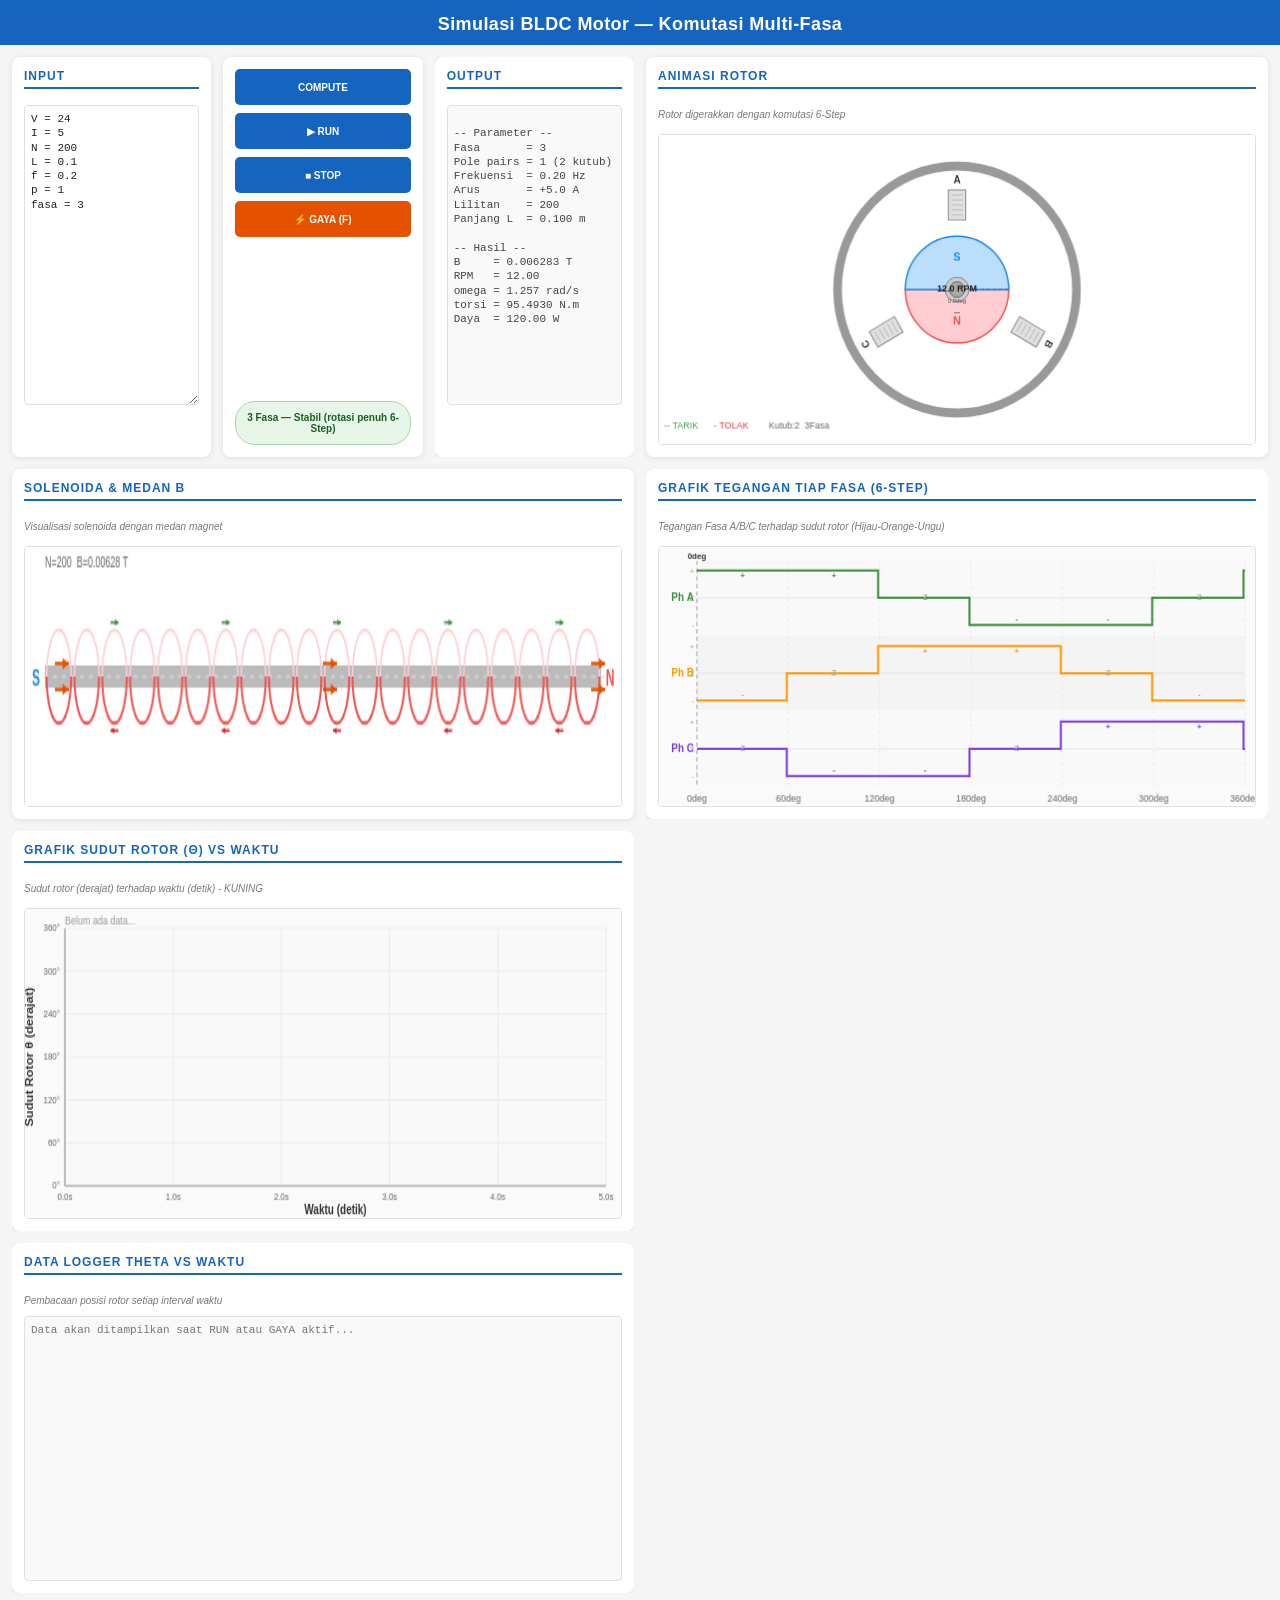
==== docs/finalproject.html @ 67704bff "Add files via upload" ====
<!DOCTYPE html>
<html lang="id">

<head>
    <meta charset="UTF-8">
    <meta name="viewport" content="width=device-width, initial-scale=1.0">
    <meta name="description" content="Simulasi Motor BLDC dengan Komutasi Multi-Fasa">
    <meta name="theme-color" content="#1565c0">
    <meta name="apple-mobile-web-app-capable" content="yes">
    <meta name="apple-mobile-web-app-status-bar-style" content="black-translucent">
    <meta name="apple-mobile-web-app-title" content="BLDC Motor">
    
    <!-- PWA Manifest -->
    <link rel="manifest" href="manifestfinalproject.json">
    <link rel="icon" type="image/png" sizes="192x192" href="icon-192.png">
    <link rel="icon" type="image/png" sizes="512x512" href="icon-512.png">
    <link rel="apple-touch-icon" href="icon-180.png">
    
    <title>Simulasi BLDC Motor — Akhmad Rosyidan</title>
    <link rel="stylesheet" href="stylefinalproject.css">
</head>

<body>
    <h1 style="text-align:center; font-size:18px;">
        Simulasi BLDC Motor — Komutasi Multi-Fasa
    </h1>

    <!-- Container utama dengan 3 kolom besar -->
    <div id="container" class="main-container">
        
        <!-- KOLOM 1: 1 Container (2 ROWS: ROW 1 = INPUT|BUTTON|OUTPUT horizontal, ROW 2 = CANVAS 1) -->
        <div id="col-1-main-container" class="main-col">
            <!-- ROW 1: INPUT | BUTTON | OUTPUT (Horizontal) -->
            <div class="row-1-horizontal">
                <div id="input-section"></div>
                <div id="button-section"></div>
                <div id="output-section"></div>
            </div>
            <!-- ROW 2: CANVAS 1 (Penuh lebar) -->
            <div id="canvas-1-section"></div>
        </div>

        <!-- KOLOM 2: 1 Container (CANVAS 2 + GRAFIK TEGANGAN) -->
        <div id="col-2-main-container" class="main-col">
            <div id="canvas-2-section"></div>
            <div id="grafik-tegangan-section"></div>
        </div>

        <!-- KOLOM 3: 1 Container (GRAFIK THETA + DATA LOGGER) -->
        <div id="col-3-main-container" class="main-col">
            <div id="grafik-theta-section"></div>
            <div id="data-logger-section"></div>
        </div>

    </div>

    <!-- Status PWA -->
    <div id="install-prompt" style="display: none; position: fixed; bottom: 20px; right: 20px; background: #1565c0; color: white; padding: 15px; border-radius: 8px; z-index: 1000; box-shadow: 0 4px 8px rgba(0,0,0,0.2);">
        <p style="margin: 0 0 10px 0; font-size: 14px;">Install aplikasi ke perangkat?</p>
        <div style="display: flex; gap: 10px;">
            <button id="install-btn" style="flex: 1; padding: 8px 12px; background: #fff; color: #1565c0; border: none; border-radius: 4px; cursor: pointer; font-weight: 600;">Install</button>
            <button id="cancel-install" style="flex: 1; padding: 8px 12px; background: rgba(255,255,255,0.3); color: white; border: none; border-radius: 4px; cursor: pointer;">Nanti</button>
        </div>
    </div>

    <script src="bldc-helperfinalproject.js"></script>
    <script src="script_finalproject.js"></script>

    <script>
        // SERVICE WORKER REGISTRATION
        if ('serviceWorker' in navigator) {
            window.addEventListener('load', () => {
                navigator.serviceWorker.register('service-worker.js')
                    .then(reg => console.log('Service Worker registered:', reg))
                    .catch(err => console.log('Service Worker registration failed:', err));
            });
        }

        // PWA INSTALL PROMPT
        let deferredPrompt;
        window.addEventListener('beforeinstallprompt', (e) => {
            e.preventDefault();
            deferredPrompt = e;
            document.getElementById('install-prompt').style.display = 'block';
        });

        document.getElementById('install-btn').addEventListener('click', async () => {
            if (deferredPrompt) {
                deferredPrompt.prompt();
                const { outcome } = await deferredPrompt.userChoice;
                console.log(`User response to the install prompt: ${outcome}`);
                deferredPrompt = null;
                document.getElementById('install-prompt').style.display = 'none';
            }
        });

        document.getElementById('cancel-install').addEventListener('click', () => {
            document.getElementById('install-prompt').style.display = 'none';
        });

        window.addEventListener('appinstalled', () => {
            console.log('BLDC Motor app was installed.');
        });

        // INPUT BOX (KOLOM 1)
        const inputBox = document.createElement("div");
        inputBox.className = "panel-box";
        inputBox.id = "input-box";

        const inputTitle = document.createElement("h3");
        inputTitle.textContent = "INPUT";
        inputBox.appendChild(inputTitle);

        const inTxa = createTextarea("text-input");
        inTxa.value =
            "V = 24\n" +
            "I = 5\n" +
            "N = 200\n" +
            "L = 0.1\n" +
            "f = 0.2\n" +
            "p = 1\n" +
            "fasa = 3";
        inputBox.appendChild(inTxa);
        
        document.getElementById("input-section").appendChild(inputBox);

        // BUTTON + BADGE (KOLOM 1)
        const buttonBox = document.createElement("div");
        buttonBox.className = "panel-box";
        buttonBox.id = "button-badge-box";

        const btnHitung = createButton("btn-hitung", "COMPUTE");
        const btnJalan = createButton("btn-jalan", "▶ RUN");
        const btnStop = createButton("btn-stop", "■ STOP");
        const btnGaya = createButton("btn-gaya", "⚡ GAYA (F)");
        btnGaya.title = "Gaya Eksternal: memberi simpangan rotor";

        const buttonContainer = document.createElement("div");
        buttonContainer.id = "button-container";
        buttonContainer.append(btnHitung, btnJalan, btnStop, btnGaya);
        buttonBox.appendChild(buttonContainer);

        const sbadge = document.createElement("div");
        sbadge.id = "sbadge";
        sbadge.className = "sbadge s2";
        sbadge.textContent = "Stabil";
        buttonBox.appendChild(sbadge);
        
        document.getElementById("button-section").appendChild(buttonBox);

        // OUTPUT BOX (KOLOM 1)
        const outputBox = document.createElement("div");
        outputBox.className = "panel-box";
        outputBox.id = "output-box";

        const outputTitle = document.createElement("h3");
        outputTitle.textContent = "OUTPUT";
        outputBox.appendChild(outputTitle);

        const outTxa = createTextarea("text-output");
        outTxa.readOnly = true;
        outTxa.placeholder = "Tekan HITUNG untuk melihat hasil...";
        outputBox.appendChild(outTxa);
        
        document.getElementById("output-section").appendChild(outputBox);

        // CANVAS 1 (KOLOM 1) — TUNGGAL SAJA
        const canvas1Box = document.createElement("div");
        canvas1Box.className = "panel-box";
        canvas1Box.id = "canvas-1-box";

        const animTitle = createHeading2("SOLENOIDA & MEDAN B");
        const ketC1 = document.createElement("div");
        ketC1.className = "ket";
        ketC1.textContent = "Visualisasi solenoida dengan medan magnet";

        canvas1Box.appendChild(animTitle);
        canvas1Box.appendChild(ketC1);
        canvas1Box.appendChild(createCanvas("c1", 340, 140));

        document.getElementById("canvas-1-section").appendChild(canvas1Box);

        // CANVAS 2 (KOLOM 2)
        const canvas2Box = document.createElement("div");
        canvas2Box.className = "panel-box";
        canvas2Box.id = "canvas-2-box";

        const canvas2Title = createHeading2("ANIMASI ROTOR");
        const ketC2 = document.createElement("div");
        ketC2.className = "ket";
        ketC2.textContent = "Rotor digerakkan dengan komutasi 6-Step";

        canvas2Box.appendChild(canvas2Title);
        canvas2Box.appendChild(ketC2);
        canvas2Box.appendChild(createCanvas("c2", 340, 300));

        document.getElementById("canvas-2-section").appendChild(canvas2Box);

        // GRAFIK TEGANGAN (KOLOM 2)
        const grafTegBox = document.createElement("div");
        grafTegBox.className = "panel-box";
        grafTegBox.id = "grafik-tegangan-box";

        const graphTitle = createHeading2("GRAFIK TEGANGAN TIAP FASA (6-STEP)");
        const ketGraph = document.createElement("div");
        ketGraph.className = "ket";
        ketGraph.textContent = "Tegangan Fasa A/B/C terhadap sudut rotor (Hijau-Orange-Ungu)";

        grafTegBox.appendChild(graphTitle);
        grafTegBox.appendChild(ketGraph);
        grafTegBox.appendChild(createCanvas("graph", 340, 240));

        document.getElementById("grafik-tegangan-section").appendChild(grafTegBox);

        // GRAFIK THETA (KOLOM 3)
        const grafThetaBox = document.createElement("div");
        grafThetaBox.className = "panel-box";
        grafThetaBox.id = "grafik-theta-box";

        const graphThetaTitle = createHeading2("GRAFIK SUDUT ROTOR (θ) vs WAKTU");
        const ketGraphTheta = document.createElement("div");
        ketGraphTheta.className = "ket";
        ketGraphTheta.textContent = "Sudut rotor (derajat) terhadap waktu (detik) - KUNING";

        grafThetaBox.appendChild(graphThetaTitle);
        grafThetaBox.appendChild(ketGraphTheta);
        grafThetaBox.appendChild(createCanvas("graph-theta", 340, 240));

        document.getElementById("grafik-theta-section").appendChild(grafThetaBox);


        // DATA LOGGER (KOLOM 3)
        const dataLogBox = document.createElement("div");
        dataLogBox.className = "panel-box";
        dataLogBox.id = "data-logger-box";

        const dataLoggerTitle = createHeading2("DATA LOGGER THETA vs WAKTU");
        const ketDataLogger = document.createElement("div");
        ketDataLogger.className = "ket";
        ketDataLogger.textContent = "Pembacaan posisi rotor setiap interval waktu";
        const txyDataLogger = createTextarea("data-logger");
        txyDataLogger.readOnly = true;
        txyDataLogger.placeholder = "Data akan ditampilkan saat RUN atau GAYA aktif...";

        dataLogBox.appendChild(dataLoggerTitle);
        dataLogBox.appendChild(ketDataLogger);
        dataLogBox.appendChild(txyDataLogger);

        document.getElementById("data-logger-section").appendChild(dataLogBox);

        // BIND OUTPUT CONSOLE
        consolex.setOutput(outTxa);
        consolex.setEOL("\n");

        // EVENT LISTENER TOMBOL
        btnHitung.addEventListener("click", () => hitung());
        btnJalan.addEventListener("click", () => jalankan());
        btnStop.addEventListener("click", () => hentikan());

        btnGaya.addEventListener("click", () => {
            tekanGaya();
            if (F.aktif) {
                btnGaya.classList.add('aktif');
                btnGaya.textContent = '⚡ GAYA AKTIF';
            } else {
                btnGaya.classList.remove('aktif');
                btnGaya.textContent = '⚡ GAYA (F)';
            }
        });

        const _origHentikanGaya = hentikanGaya;
        window.hentikanGaya = function () {
            _origHentikanGaya();
            btnGaya.classList.remove('aktif');
            btnGaya.textContent = '⚡ GAYA (F)';
        };

        // INISIALISASI AWAL
        hitung();
    </script>

</body>

</html>
---- docs/stylefinalproject.css ----
/* ═══════════════════════════════════════════════════════════════════
   RESET & BASE
═══════════════════════════════════════════════════════════════════ */
*, *::before, *::after { box-sizing: border-box; margin: 0; padding: 0; }

:root {
    --box-bg:      #ffffff;
    --border:      #e0e0e0;
    --text:        #222222;
    --accent:      #1565c0;
}

body {
    font-family: 'Segoe UI', Tahoma, Geneva, Verdana, sans-serif;
    font-size:   13px;
    background:  #f5f5f5;
    color:       var(--text);
    min-height:  100vh;
}

h1 {
    background:  var(--accent);
    color:       #ffffff;
    padding:     14px 12px 10px;
    font-size:   18px;
    font-weight: 700;
    letter-spacing: 0.4px;
}

h2 {
    font-size: 12px !important;
    font-weight: 700;
    text-transform: uppercase;
    letter-spacing: 1px;
    color: var(--accent);
    margin: 0 0 8px 0 !important;
    padding-bottom: 4px;
    border-bottom: 2px solid var(--accent);
}

h3 {
    font-size: 12px;
    font-weight: 700;
    text-transform: uppercase;
    letter-spacing: 1px;
    color: var(--accent);
    margin-bottom: 8px;
    padding-bottom: 4px;
    border-bottom: 2px solid var(--accent);
}

/* ═══════════════════════════════════════════════════════════════════
   ╔═══════════════════════════════════════════════════════════════════╗
   ║             MAIN CONTAINER — HEIGHT & WIDTH                       ║
   ║                                                                   ║
   ║  - 3 KOLOM BESAR (1fr 1fr 1fr = sama rata)                      ║
   ║  - HEIGHT: 100vh - 80px (full screen - header)                  ║
   ║  - PADDING: 14px (spacing)                                       ║
   ║  - GAP: 14px (jarak antar kolom)                                ║
   ╚═══════════════════════════════════════════════════════════════════╝
═══════════════════════════════════════════════════════════════════ */
#container.main-container {
    display: grid;
    grid-template-columns: 1fr 1fr 1fr;  /* ← 3 KOLOM SAMA LEBAR */
    gap: 14px;                           /* ← JARAK ANTAR KOLOM */
    padding: 14px;                       /* ← PADDING CONTAINER */
    min-height: calc(100vh - 80px);     /* ← TINGGI (full screen - header 80px) */
    align-items: stretch;                /* ← SEMUA KOLOM STRETCH (tinggi sama) */
}

/* ═══════════════════════════════════════════════════════════════════
   ╔═══════════════════════════════════════════════════════════════════╗
   ║         MAIN KOLOM — HEIGHT & WIDTH (3 CONTAINER UTAMA)           ║
   ║                                                                   ║
   ║  .main-col:                                                       ║
   ║    - DISPLAY: flex (vertical)                                    ║
   ║    - HEIGHT: 100% (ikuti parent - full height)                  ║
   ║    - FLEX: 1 (stretch)                                           ║
   ║    - GAP: 12px (jarak antar section)                            ║
   ╚═══════════════════════════════════════════════════════════════════╝
═══════════════════════════════════════════════════════════════════ */
.main-col {
    display: flex;
    flex-direction: column;
    height: 100%;                        /* ← TINGGI 100% (FULL) */
    gap: 12px;                           /* ← JARAK ANTAR SECTION */
    background: transparent;
}

/* ═══════════════════════════════════════════════════════════════════
   ╔═══════════════════════════════════════════════════════════════════╗
   ║      KOLOM 1 (#col-1-main-container) — HEIGHT & WIDTH            ║
   ║                                                                   ║
   ║  2 ROWS:                                                          ║
   ║  - ROW 1 (Horizontal): INPUT | BUTTON | OUTPUT (1fr 1fr 1fr)    ║
   ║  - ROW 2: CANVAS 1 (penuh lebar, grow)                          ║
   ║                                                                   ║
   ║  Hasil: Horizontal layout atas, Canvas penuh bawah               ║
   ╚═══════════════════════════════════════════════════════════════════╝
═══════════════════════════════════════════════════════════════════ */
#col-1-main-container {
    display: flex;                       /* ← FLEX COLUMN */
    flex-direction: column;
    gap: 12px;
    height: 100%;                        /* ← TINGGI 100% */
}

/* ROW 1: HORIZONTAL LAYOUT (INPUT | BUTTON | OUTPUT) */
.row-1-horizontal {
    display: grid;
    grid-template-columns: 1fr 1fr 1fr;  /* ← 3 KOLOM HORIZONTAL SAMA LEBAR */
    gap: 12px;
    height: auto;                        /* ← AUTO HEIGHT */
}

#input-section {
    width: 100%;                         /* ← WIDTH 100% */
    height: 400px;                        /* ← AUTO HEIGHT */
}

#button-section {
    width: 100%;                         /* ← WIDTH 100% */
    height: auto;                        /* ← AUTO HEIGHT */
}

#output-section {
    width: 100%;                         /* ← WIDTH 100% */
    height: 400px;                        /* ← AUTO HEIGHT */
    overflow: hidden;
}

#canvas-1-section {
    flex: 0 0 350px;      /* ← Ganti 280 ke 250 untuk lebih kecil */
    height: 250px;
}

/* ═══════════════════════════════════════════════════════════════════
   ╔═══════════════════════════════════════════════════════════════════╗
   ║      KOLOM 2 (#col-2-main-container) — HEIGHT & WIDTH            ║
   ║                                                                   ║
   ║  2 SECTIONS (CANVAS 2, GRAFIK TEGANGAN):                         ║
   ║    - #canvas-2-section:       flex: 1 (grow 50%)                ║
   ║    - #grafik-tegangan-section: flex: 1 (grow 50%)               ║
   ║                                                                   ║
   ║  Hasil: Terbagi sama rata 50:50                                  ║
   ╚═══════════════════════════════════════════════════════════════════╝
═══════════════════════════════════════════════════════════════════ */


/* SEKARANG (FIXED 300px) */
#canvas-2-section {
    flex: 0 0 400px;       /* ← FIXED HEIGHT 300px */
    height: 100px;
}

#grafik-tegangan-section {
    flex: 0 0 350px;                      /* ← GROW 50% */
    min-height: 200px;
    overflow: hidden;
}

/* ═══════════════════════════════════════════════════════════════════
   ╔═══════════════════════════════════════════════════════════════════╗
   ║      KOLOM 3 (#col-3-main-container) — HEIGHT & WIDTH            ║
   ║                                                                   ║
   ║  2 SECTIONS (GRAFIK THETA, DATA LOGGER):                         ║
   ║    - #grafik-theta-section:   flex: 1 (grow 50%)                ║
   ║    - #data-logger-section:    flex: 1 (grow 50%)                ║
   ║                                                                   ║
   ║  Hasil: Terbagi sama rata 50:50                                  ║
   ╚═══════════════════════════════════════════════════════════════════╝
═══════════════════════════════════════════════════════════════════ */


#grafik-theta-section {
    flex: 0 0 400px;                    /* ← GROW 50% */
    min-height: 200px;
    overflow: hidden;
}

#data-logger-section {
    flex: 0 0 350px;                       /* ← GROW 50% */
    min-height: 200px;
    overflow: hidden;
}

/* ═══════════════════════════════════════════════════════════════════
   PANEL BOX — Universal untuk semua container
═══════════════════════════════════════════════════════════════════ */
.panel-box {
    display: flex;
    flex-direction: column;
    gap: 8px;
    background: var(--box-bg);
    border-radius: 8px;
    padding: 12px;
    box-shadow: 0 1px 6px rgba(0,0,0,0.09);
    overflow: hidden;
    flex: 1;                             /* ← GROW sesuai parent */
}

.ket {
    font-size: 10px;
    color: #777;
    font-style: italic;
    margin: 4px 0 2px;
}

/* ═══════════════════════════════════════════════════════════════════
   INPUT SECTION (KOLOM 1, ROW 1)
═══════════════════════════════════════════════════════════════════ */
#input-box {
    width: 100%;                         /* ← WIDTH 100% */
    height: 100%;                        /* ← HEIGHT 100% */
    min-height: 200px;                   /* ← MIN HEIGHT */
    display: flex;
    flex-direction: column;
    gap: 8px;
}

#text-input {
    width: 100%;                         /* ← WIDTH 100% */
    height: 100%;                        /* ← HEIGHT 100% */
    min-height: 140px;                   /* ← MIN HEIGHT */
    max-height: 300px;                   /* ← MAX HEIGHT */
    font-family: 'Courier New', monospace !important;
    font-size: 11px !important;
    line-height: 1.3;
    border: 1px solid var(--border) !important;
    border-radius: 4px;
    padding: 6px !important;
    background: #fff;
    color: var(--text);
    outline: none;
    resize: vertical;
    overflow-y: auto;
    flex: 1;
}

#text-input:focus {
    border-color: var(--accent) !important;
    box-shadow: 0 0 4px rgba(21, 101, 192, 0.2);
}

/* ═══════════════════════════════════════════════════════════════════
   BUTTON & BADGE SECTION (KOLOM 1, ROW 1)
═══════════════════════════════════════════════════════════════════ */
#button-badge-box {
    width: 100%;                         /* ← WIDTH 100% */
    height: 100%;                        /* ← HEIGHT 100% */
    min-height: 200px;                   /* ← MIN HEIGHT */
    display: flex;
    flex-direction: column;
    gap: 8px;
}

#button-container {
    display: flex !important;
    flex-direction: column;
    gap: 8px;
    width: 100%;                         /* ← WIDTH 100% */
    flex: 1;
}

#button-container button {
    width: 100%;                         /* ← WIDTH 100% */
    height: 36px;                        /* ← FIXED HEIGHT */
    background: var(--accent);
    color: #fff;
    border: none;
    border-radius: 5px;
    padding: 8px 10px !important;
    font-size: 10px;
    font-weight: 700;
    cursor: pointer;
    transition: background 0.15s, transform 0.1s;
    text-align: center;
}

#button-container button:hover {
    background: #0d47a1;
}

#button-container button:active {
    transform: scale(0.97);
}

#btn-gaya {
    background: #e65100 !important;
}

#btn-gaya:hover {
    background: #bf360c !important;
}

#btn-gaya.aktif {
    background: #f57c00 !important;
    box-shadow: 0 0 6px #ff9800;
}

.sbadge {
    width: 100%;                         /* ← WIDTH 100% */
    padding: 10px 10px;                  /* ← PADDING */
    text-align: center;
    font-size: 10px;
    font-weight: 600;
    border-radius: 20px;
    background: #e8f5e9;
    color: #1b5e20;
    border: 1px solid #a5d6a7;
}

.sbadge.s0 { background: #fce4ec; color: #b71c1c; border-color: #ef9a9a; }
.sbadge.s1 { background: #fff8e1; color: #e65100; border-color: #ffcc80; }
.sbadge.s2 { background: #e8f5e9; color: #1b5e20; border-color: #a5d6a7; }

/* ═══════════════════════════════════════════════════════════════════
   OUTPUT SECTION (KOLOM 1, ROW 1)
═══════════════════════════════════════════════════════════════════ */
#output-box {
    width: 100%;                         /* ← WIDTH 100% */
    height: 100%;                        /* ← HEIGHT 100% */
    min-height: 200px;                   /* ← MIN HEIGHT */
    display: flex;
    flex-direction: column;
    gap: 8px;
    overflow: hidden;
}

#text-output {
    width: 100%;                         /* ← WIDTH 100% */
    height: 100%;                        /* ← HEIGHT 100% */
    min-height: 140px;                   /* ← MIN HEIGHT */
    max-height: 300px;                   /* ← MAX HEIGHT */
    font-family: 'Courier New', monospace !important;
    font-size: 11px !important;
    line-height: 1.3;
    border: 1px solid var(--border) !important;
    border-radius: 4px;
    padding: 6px !important;
    background: #f9f9f9;
    color: #444;
    outline: none;
    resize: none;
    overflow-y: auto;
    flex: 1;
}

#text-output:focus {
    border-color: var(--accent) !important;
}

/* ═══════════════════════════════════════════════════════════════════
   CANVAS STYLING
═══════════════════════════════════════════════════════════════════ */
#canvas-1-box,
#canvas-2-box,
#grafik-tegangan-box,
#grafik-theta-box,
#data-logger-box {
    width: 100%;                         /* ← WIDTH 100% */
    height: 100%;                        /* ← HEIGHT 100% */
    display: flex;
    flex-direction: column;
    gap: 8px;
    overflow: hidden;
    flex: 1;
}

canvas {
    display: block;
    width: 100% !important;              /* ← WIDTH 100% */
    height: 100% !important;             /* ← HEIGHT 100% (responsive) */
    border: 1px solid var(--border);
    border-radius: 4px;
    background: #fff;
    margin-top: 4px;
    flex: 1;
}

/* ═══════════════════════════════════════════════════════════════════
   TEXTAREA (DATA LOGGER)
═══════════════════════════════════════════════════════════════════ */
textarea {
    width: 100%;                         /* ← WIDTH 100% */
    height: 100%;                        /* ← HEIGHT 100% */
    min-height: 150px;                   /* ← MIN HEIGHT */
    font-family: 'Courier New', monospace !important;
    font-size: 11px !important;
    line-height: 1.3;
    border: 1px solid var(--border) !important;
    border-radius: 4px;
    padding: 6px !important;
    background: #fff;
    color: var(--text);
    outline: none;
    resize: none;
    overflow-y: auto;
    flex: 1;
}

textarea:focus {
    border-color: var(--accent) !important;
    box-shadow: 0 0 4px rgba(21, 101, 192, 0.2);
}

textarea[readonly] {
    background: #f9f9f9;
    color: #444;
    cursor: default;
}

/* ═══════════════════════════════════════════════════════════════════
   RESPONSIVE — Tablet & Mobile
═══════════════════════════════════════════════════════════════════ */
@media (max-width: 1400px) {
    #container.main-container {
        grid-template-columns: 1fr 1fr;
        gap: 12px;
        padding: 12px;
        min-height: auto;
    }
    
    #text-input {
        min-height: 120px;
    }
}

@media (max-width: 1024px) {
    #container.main-container {
        grid-template-columns: 1fr;
        gap: 12px;
        padding: 12px;
        min-height: auto;
    }
    
    .main-col {
        min-height: 600px;
    }
}

@media (max-width: 768px) {
    #container.main-container {
        grid-template-columns: 1fr;
    }
    
    #text-input {
        min-height: 100px;
    }
    
    #text-output {
        min-height: 100px;
    }
}
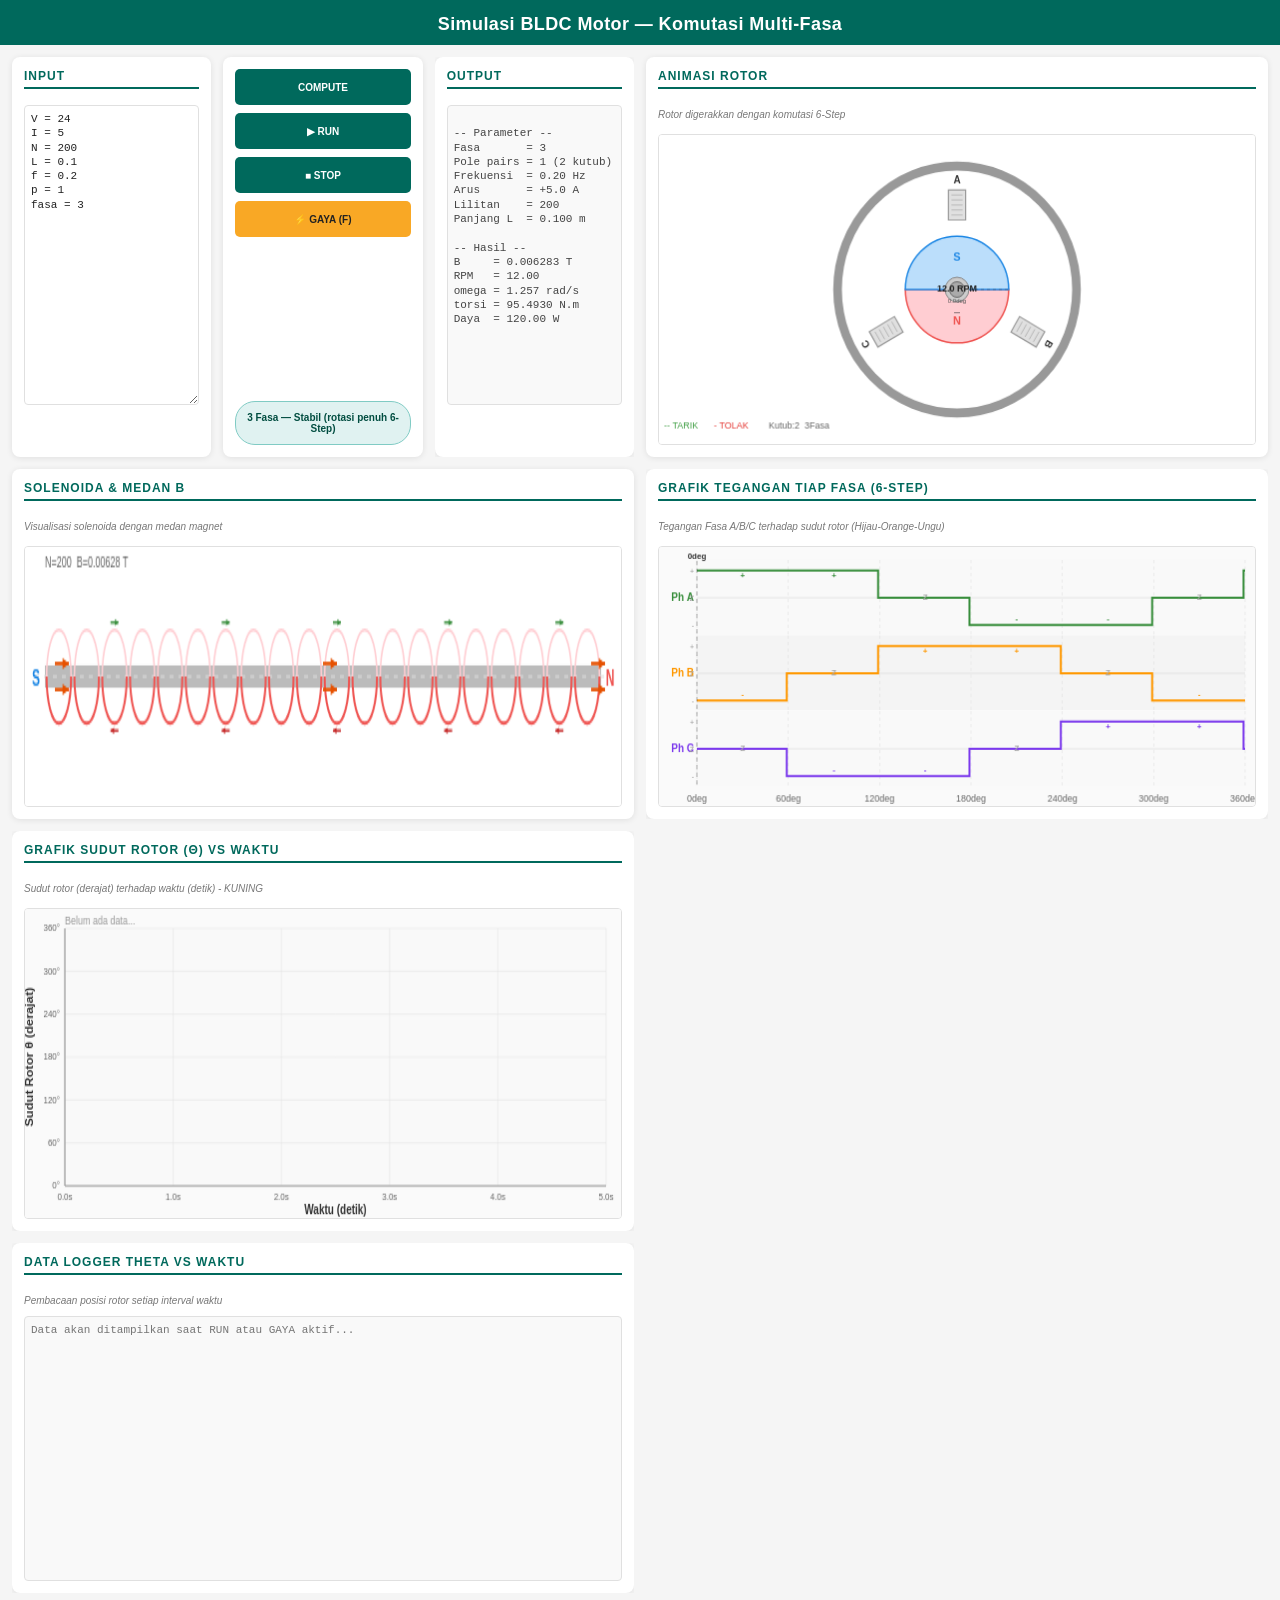
==== commit d14e4407: "Update finalproject.html" ====
--- a/docs/finalproject.html
+++ b/docs/finalproject.html
@@ -6,15 +6,15 @@
     <meta name="viewport" content="width=device-width, initial-scale=1.0">
     <meta name="description" content="Simulasi Motor BLDC dengan Komutasi Multi-Fasa">
     <meta name="theme-color" content="#1565c0">
-    <meta name="apple-mobile-web-app-capable" content="yes">
+    <meta name="mobile-web-app-capable" content="yes">
     <meta name="apple-mobile-web-app-status-bar-style" content="black-translucent">
     <meta name="apple-mobile-web-app-title" content="BLDC Motor">
     
     <!-- PWA Manifest -->
     <link rel="manifest" href="manifestfinalproject.json">
-    <link rel="icon" type="image/png" sizes="192x192" href="icon-192.png">
-    <link rel="icon" type="image/png" sizes="512x512" href="icon-512.png">
-    <link rel="apple-touch-icon" href="icon-180.png">
+    <link rel="icon" type="image/png" sizes="192x192" href="icon-192final.png">
+    <link rel="icon" type="image/png" sizes="512x512" href="icon-512final.png">
+    <link rel="apple-touch-icon" href="icon-192final.png">
     
     <title>Simulasi BLDC Motor — Akhmad Rosyidan</title>
     <link rel="stylesheet" href="stylefinalproject.css">
--- a/docs/stylefinalproject.css
+++ b/docs/stylefinalproject.css
@@ -1,13 +1,24 @@
 /* ═══════════════════════════════════════════════════════════════════
    RESET & BASE
 ═══════════════════════════════════════════════════════════════════ */
-*, *::before, *::after { box-sizing: border-box; margin: 0; padding: 0; }
+*, *::before, *::after {
+    box-sizing: border-box;
+    margin: 0;
+    padding: 0;
+}
 
 :root {
     --box-bg:      #ffffff;
     --border:      #e0e0e0;
     --text:        #222222;
-    --accent:      #1565c0;
+
+    /* UI color: tidak memakai merah/biru */
+    --accent:      #00695c;
+    --accent-dark: #004d40;
+
+    /* tombol khusus */
+    --warning:      #f9a825;
+    --warning-dark: #f57f17;
 }
 
 body {
@@ -25,6 +36,7 @@
     font-size:   18px;
     font-weight: 700;
     letter-spacing: 0.4px;
+    text-align: center;
 }
 
 h2 {
@@ -50,142 +62,94 @@
 }
 
 /* ═══════════════════════════════════════════════════════════════════
-   ╔═══════════════════════════════════════════════════════════════════╗
-   ║             MAIN CONTAINER — HEIGHT & WIDTH                       ║
-   ║                                                                   ║
-   ║  - 3 KOLOM BESAR (1fr 1fr 1fr = sama rata)                      ║
-   ║  - HEIGHT: 100vh - 80px (full screen - header)                  ║
-   ║  - PADDING: 14px (spacing)                                       ║
-   ║  - GAP: 14px (jarak antar kolom)                                ║
-   ╚═══════════════════════════════════════════════════════════════════╝
+   MAIN CONTAINER
 ═══════════════════════════════════════════════════════════════════ */
 #container.main-container {
     display: grid;
-    grid-template-columns: 1fr 1fr 1fr;  /* ← 3 KOLOM SAMA LEBAR */
-    gap: 14px;                           /* ← JARAK ANTAR KOLOM */
-    padding: 14px;                       /* ← PADDING CONTAINER */
-    min-height: calc(100vh - 80px);     /* ← TINGGI (full screen - header 80px) */
-    align-items: stretch;                /* ← SEMUA KOLOM STRETCH (tinggi sama) */
-}
-
-/* ═══════════════════════════════════════════════════════════════════
-   ╔═══════════════════════════════════════════════════════════════════╗
-   ║         MAIN KOLOM — HEIGHT & WIDTH (3 CONTAINER UTAMA)           ║
-   ║                                                                   ║
-   ║  .main-col:                                                       ║
-   ║    - DISPLAY: flex (vertical)                                    ║
-   ║    - HEIGHT: 100% (ikuti parent - full height)                  ║
-   ║    - FLEX: 1 (stretch)                                           ║
-   ║    - GAP: 12px (jarak antar section)                            ║
-   ╚═══════════════════════════════════════════════════════════════════╝
-═══════════════════════════════════════════════════════════════════ */
+    grid-template-columns: 1fr 1fr 1fr;
+    gap: 14px;
+    padding: 14px;
+    min-height: calc(100vh - 80px);
+    align-items: stretch;
+}
+
 .main-col {
     display: flex;
     flex-direction: column;
-    height: 100%;                        /* ← TINGGI 100% (FULL) */
-    gap: 12px;                           /* ← JARAK ANTAR SECTION */
+    height: 100%;
+    gap: 12px;
     background: transparent;
 }
 
 /* ═══════════════════════════════════════════════════════════════════
-   ╔═══════════════════════════════════════════════════════════════════╗
-   ║      KOLOM 1 (#col-1-main-container) — HEIGHT & WIDTH            ║
-   ║                                                                   ║
-   ║  2 ROWS:                                                          ║
-   ║  - ROW 1 (Horizontal): INPUT | BUTTON | OUTPUT (1fr 1fr 1fr)    ║
-   ║  - ROW 2: CANVAS 1 (penuh lebar, grow)                          ║
-   ║                                                                   ║
-   ║  Hasil: Horizontal layout atas, Canvas penuh bawah               ║
-   ╚═══════════════════════════════════════════════════════════════════╝
+   KOLOM 1
 ═══════════════════════════════════════════════════════════════════ */
 #col-1-main-container {
-    display: flex;                       /* ← FLEX COLUMN */
+    display: flex;
     flex-direction: column;
     gap: 12px;
-    height: 100%;                        /* ← TINGGI 100% */
-}
-
-/* ROW 1: HORIZONTAL LAYOUT (INPUT | BUTTON | OUTPUT) */
+    height: 100%;
+}
+
 .row-1-horizontal {
     display: grid;
-    grid-template-columns: 1fr 1fr 1fr;  /* ← 3 KOLOM HORIZONTAL SAMA LEBAR */
+    grid-template-columns: 1fr 1fr 1fr;
     gap: 12px;
-    height: auto;                        /* ← AUTO HEIGHT */
+    height: auto;
 }
 
 #input-section {
-    width: 100%;                         /* ← WIDTH 100% */
-    height: 400px;                        /* ← AUTO HEIGHT */
+    width: 100%;
+    height: 400px;
 }
 
 #button-section {
-    width: 100%;                         /* ← WIDTH 100% */
-    height: auto;                        /* ← AUTO HEIGHT */
+    width: 100%;
+    height: auto;
 }
 
 #output-section {
-    width: 100%;                         /* ← WIDTH 100% */
-    height: 400px;                        /* ← AUTO HEIGHT */
+    width: 100%;
+    height: 400px;
     overflow: hidden;
 }
 
 #canvas-1-section {
-    flex: 0 0 350px;      /* ← Ganti 280 ke 250 untuk lebih kecil */
+    flex: 0 0 350px;
     height: 250px;
 }
 
 /* ═══════════════════════════════════════════════════════════════════
-   ╔═══════════════════════════════════════════════════════════════════╗
-   ║      KOLOM 2 (#col-2-main-container) — HEIGHT & WIDTH            ║
-   ║                                                                   ║
-   ║  2 SECTIONS (CANVAS 2, GRAFIK TEGANGAN):                         ║
-   ║    - #canvas-2-section:       flex: 1 (grow 50%)                ║
-   ║    - #grafik-tegangan-section: flex: 1 (grow 50%)               ║
-   ║                                                                   ║
-   ║  Hasil: Terbagi sama rata 50:50                                  ║
-   ╚═══════════════════════════════════════════════════════════════════╝
-═══════════════════════════════════════════════════════════════════ */
-
-
-/* SEKARANG (FIXED 300px) */
+   KOLOM 2
+═══════════════════════════════════════════════════════════════════ */
 #canvas-2-section {
-    flex: 0 0 400px;       /* ← FIXED HEIGHT 300px */
+    flex: 0 0 400px;
     height: 100px;
 }
 
 #grafik-tegangan-section {
-    flex: 0 0 350px;                      /* ← GROW 50% */
-    min-height: 200px;
-    overflow: hidden;
-}
-
-/* ═══════════════════════════════════════════════════════════════════
-   ╔═══════════════════════════════════════════════════════════════════╗
-   ║      KOLOM 3 (#col-3-main-container) — HEIGHT & WIDTH            ║
-   ║                                                                   ║
-   ║  2 SECTIONS (GRAFIK THETA, DATA LOGGER):                         ║
-   ║    - #grafik-theta-section:   flex: 1 (grow 50%)                ║
-   ║    - #data-logger-section:    flex: 1 (grow 50%)                ║
-   ║                                                                   ║
-   ║  Hasil: Terbagi sama rata 50:50                                  ║
-   ╚═══════════════════════════════════════════════════════════════════╝
-═══════════════════════════════════════════════════════════════════ */
-
-
+    flex: 0 0 350px;
+    min-height: 200px;
+    overflow: hidden;
+}
+
+/* ═══════════════════════════════════════════════════════════════════
+   KOLOM 3
+═══════════════════════════════════════════════════════════════════ */
 #grafik-theta-section {
-    flex: 0 0 400px;                    /* ← GROW 50% */
+    flex: 0 0 400px;
     min-height: 200px;
     overflow: hidden;
 }
 
 #data-logger-section {
-    flex: 0 0 350px;                       /* ← GROW 50% */
-    min-height: 200px;
-    overflow: hidden;
-}
-
-/* ═══════════════════════════════════════════════════════════════════
-   PANEL BOX — Universal untuk semua container
+    flex: 0 0 350px;
+    min-height: 200px;
+    overflow: hidden;
+}
+
+/* ═══════════════════════════════════════════════════════════════════
+   PANEL BOX
 ═══════════════════════════════════════════════════════════════════ */
 .panel-box {
     display: flex;
@@ -196,7 +160,7 @@
     padding: 12px;
     box-shadow: 0 1px 6px rgba(0,0,0,0.09);
     overflow: hidden;
-    flex: 1;                             /* ← GROW sesuai parent */
+    flex: 1;
 }
 
 .ket {
@@ -207,22 +171,22 @@
 }
 
 /* ═══════════════════════════════════════════════════════════════════
-   INPUT SECTION (KOLOM 1, ROW 1)
+   INPUT SECTION
 ═══════════════════════════════════════════════════════════════════ */
 #input-box {
-    width: 100%;                         /* ← WIDTH 100% */
-    height: 100%;                        /* ← HEIGHT 100% */
-    min-height: 200px;                   /* ← MIN HEIGHT */
+    width: 100%;
+    height: 100%;
+    min-height: 200px;
     display: flex;
     flex-direction: column;
     gap: 8px;
 }
 
 #text-input {
-    width: 100%;                         /* ← WIDTH 100% */
-    height: 100%;                        /* ← HEIGHT 100% */
-    min-height: 140px;                   /* ← MIN HEIGHT */
-    max-height: 300px;                   /* ← MAX HEIGHT */
+    width: 100%;
+    height: 100%;
+    min-height: 140px;
+    max-height: 300px;
     font-family: 'Courier New', monospace !important;
     font-size: 11px !important;
     line-height: 1.3;
@@ -239,16 +203,16 @@
 
 #text-input:focus {
     border-color: var(--accent) !important;
-    box-shadow: 0 0 4px rgba(21, 101, 192, 0.2);
-}
-
-/* ═══════════════════════════════════════════════════════════════════
-   BUTTON & BADGE SECTION (KOLOM 1, ROW 1)
+    box-shadow: 0 0 4px rgba(0, 105, 92, 0.2);
+}
+
+/* ═══════════════════════════════════════════════════════════════════
+   BUTTON & BADGE SECTION
 ═══════════════════════════════════════════════════════════════════ */
 #button-badge-box {
-    width: 100%;                         /* ← WIDTH 100% */
-    height: 100%;                        /* ← HEIGHT 100% */
-    min-height: 200px;                   /* ← MIN HEIGHT */
+    width: 100%;
+    height: 100%;
+    min-height: 200px;
     display: flex;
     flex-direction: column;
     gap: 8px;
@@ -258,15 +222,15 @@
     display: flex !important;
     flex-direction: column;
     gap: 8px;
-    width: 100%;                         /* ← WIDTH 100% */
+    width: 100%;
     flex: 1;
 }
 
 #button-container button {
-    width: 100%;                         /* ← WIDTH 100% */
-    height: 36px;                        /* ← FIXED HEIGHT */
+    width: 100%;
+    height: 36px;
     background: var(--accent);
-    color: #fff;
+    color: #ffffff;
     border: none;
     border-radius: 5px;
     padding: 8px 10px !important;
@@ -278,49 +242,68 @@
 }
 
 #button-container button:hover {
-    background: #0d47a1;
+    background: var(--accent-dark);
 }
 
 #button-container button:active {
     transform: scale(0.97);
 }
 
+/* Tombol GAYA tidak memakai merah/biru */
 #btn-gaya {
-    background: #e65100 !important;
+    background: var(--warning) !important;
+    color: #222222 !important;
 }
 
 #btn-gaya:hover {
-    background: #bf360c !important;
+    background: var(--warning-dark) !important;
+    color: #ffffff !important;
 }
 
 #btn-gaya.aktif {
-    background: #f57c00 !important;
-    box-shadow: 0 0 6px #ff9800;
-}
-
+    background: #ffb300 !important;
+    color: #222222 !important;
+    box-shadow: 0 0 6px rgba(249, 168, 37, 0.8);
+}
+
+/* Badge status tidak memakai merah/biru */
 .sbadge {
-    width: 100%;                         /* ← WIDTH 100% */
-    padding: 10px 10px;                  /* ← PADDING */
+    width: 100%;
+    padding: 10px 10px;
     text-align: center;
     font-size: 10px;
     font-weight: 600;
     border-radius: 20px;
-    background: #e8f5e9;
-    color: #1b5e20;
-    border: 1px solid #a5d6a7;
-}
-
-.sbadge.s0 { background: #fce4ec; color: #b71c1c; border-color: #ef9a9a; }
-.sbadge.s1 { background: #fff8e1; color: #e65100; border-color: #ffcc80; }
-.sbadge.s2 { background: #e8f5e9; color: #1b5e20; border-color: #a5d6a7; }
-
-/* ═══════════════════════════════════════════════════════════════════
-   OUTPUT SECTION (KOLOM 1, ROW 1)
+    background: #e0f2f1;
+    color: #004d40;
+    border: 1px solid #80cbc4;
+}
+
+.sbadge.s0 {
+    background: #eeeeee;
+    color: #424242;
+    border-color: #bdbdbd;
+}
+
+.sbadge.s1 {
+    background: #fff8e1;
+    color: #7a5200;
+    border-color: #f9a825;
+}
+
+.sbadge.s2 {
+    background: #e0f2f1;
+    color: #004d40;
+    border-color: #80cbc4;
+}
+
+/* ═══════════════════════════════════════════════════════════════════
+   OUTPUT SECTION
 ═══════════════════════════════════════════════════════════════════ */
 #output-box {
-    width: 100%;                         /* ← WIDTH 100% */
-    height: 100%;                        /* ← HEIGHT 100% */
-    min-height: 200px;                   /* ← MIN HEIGHT */
+    width: 100%;
+    height: 100%;
+    min-height: 200px;
     display: flex;
     flex-direction: column;
     gap: 8px;
@@ -328,10 +311,10 @@
 }
 
 #text-output {
-    width: 100%;                         /* ← WIDTH 100% */
-    height: 100%;                        /* ← HEIGHT 100% */
-    min-height: 140px;                   /* ← MIN HEIGHT */
-    max-height: 300px;                   /* ← MAX HEIGHT */
+    width: 100%;
+    height: 100%;
+    min-height: 140px;
+    max-height: 300px;
     font-family: 'Courier New', monospace !important;
     font-size: 11px !important;
     line-height: 1.3;
@@ -348,6 +331,7 @@
 
 #text-output:focus {
     border-color: var(--accent) !important;
+    box-shadow: 0 0 4px rgba(0, 105, 92, 0.2);
 }
 
 /* ═══════════════════════════════════════════════════════════════════
@@ -358,8 +342,8 @@
 #grafik-tegangan-box,
 #grafik-theta-box,
 #data-logger-box {
-    width: 100%;                         /* ← WIDTH 100% */
-    height: 100%;                        /* ← HEIGHT 100% */
+    width: 100%;
+    height: 100%;
     display: flex;
     flex-direction: column;
     gap: 8px;
@@ -369,8 +353,8 @@
 
 canvas {
     display: block;
-    width: 100% !important;              /* ← WIDTH 100% */
-    height: 100% !important;             /* ← HEIGHT 100% (responsive) */
+    width: 100% !important;
+    height: 100% !important;
     border: 1px solid var(--border);
     border-radius: 4px;
     background: #fff;
@@ -379,12 +363,12 @@
 }
 
 /* ═══════════════════════════════════════════════════════════════════
-   TEXTAREA (DATA LOGGER)
+   TEXTAREA DATA LOGGER
 ═══════════════════════════════════════════════════════════════════ */
 textarea {
-    width: 100%;                         /* ← WIDTH 100% */
-    height: 100%;                        /* ← HEIGHT 100% */
-    min-height: 150px;                   /* ← MIN HEIGHT */
+    width: 100%;
+    height: 100%;
+    min-height: 150px;
     font-family: 'Courier New', monospace !important;
     font-size: 11px !important;
     line-height: 1.3;
@@ -401,7 +385,7 @@
 
 textarea:focus {
     border-color: var(--accent) !important;
-    box-shadow: 0 0 4px rgba(21, 101, 192, 0.2);
+    box-shadow: 0 0 4px rgba(0, 105, 92, 0.2);
 }
 
 textarea[readonly] {
@@ -411,7 +395,25 @@
 }
 
 /* ═══════════════════════════════════════════════════════════════════
-   RESPONSIVE — Tablet & Mobile
+   PWA INSTALL PROMPT
+═══════════════════════════════════════════════════════════════════ */
+#install-prompt {
+    background: var(--accent) !important;
+    color: #ffffff !important;
+}
+
+#install-btn {
+    background: #ffffff !important;
+    color: var(--accent) !important;
+}
+
+#cancel-install {
+    background: rgba(255,255,255,0.25) !important;
+    color: #ffffff !important;
+}
+
+/* ═══════════════════════════════════════════════════════════════════
+   RESPONSIVE — TABLET & MOBILE
 ═══════════════════════════════════════════════════════════════════ */
 @media (max-width: 1400px) {
     #container.main-container {
@@ -420,7 +422,7 @@
         padding: 12px;
         min-height: auto;
     }
-    
+
     #text-input {
         min-height: 120px;
     }
@@ -433,7 +435,7 @@
         padding: 12px;
         min-height: auto;
     }
-    
+
     .main-col {
         min-height: 600px;
     }
@@ -443,11 +445,11 @@
     #container.main-container {
         grid-template-columns: 1fr;
     }
-    
+
     #text-input {
         min-height: 100px;
     }
-    
+
     #text-output {
         min-height: 100px;
     }
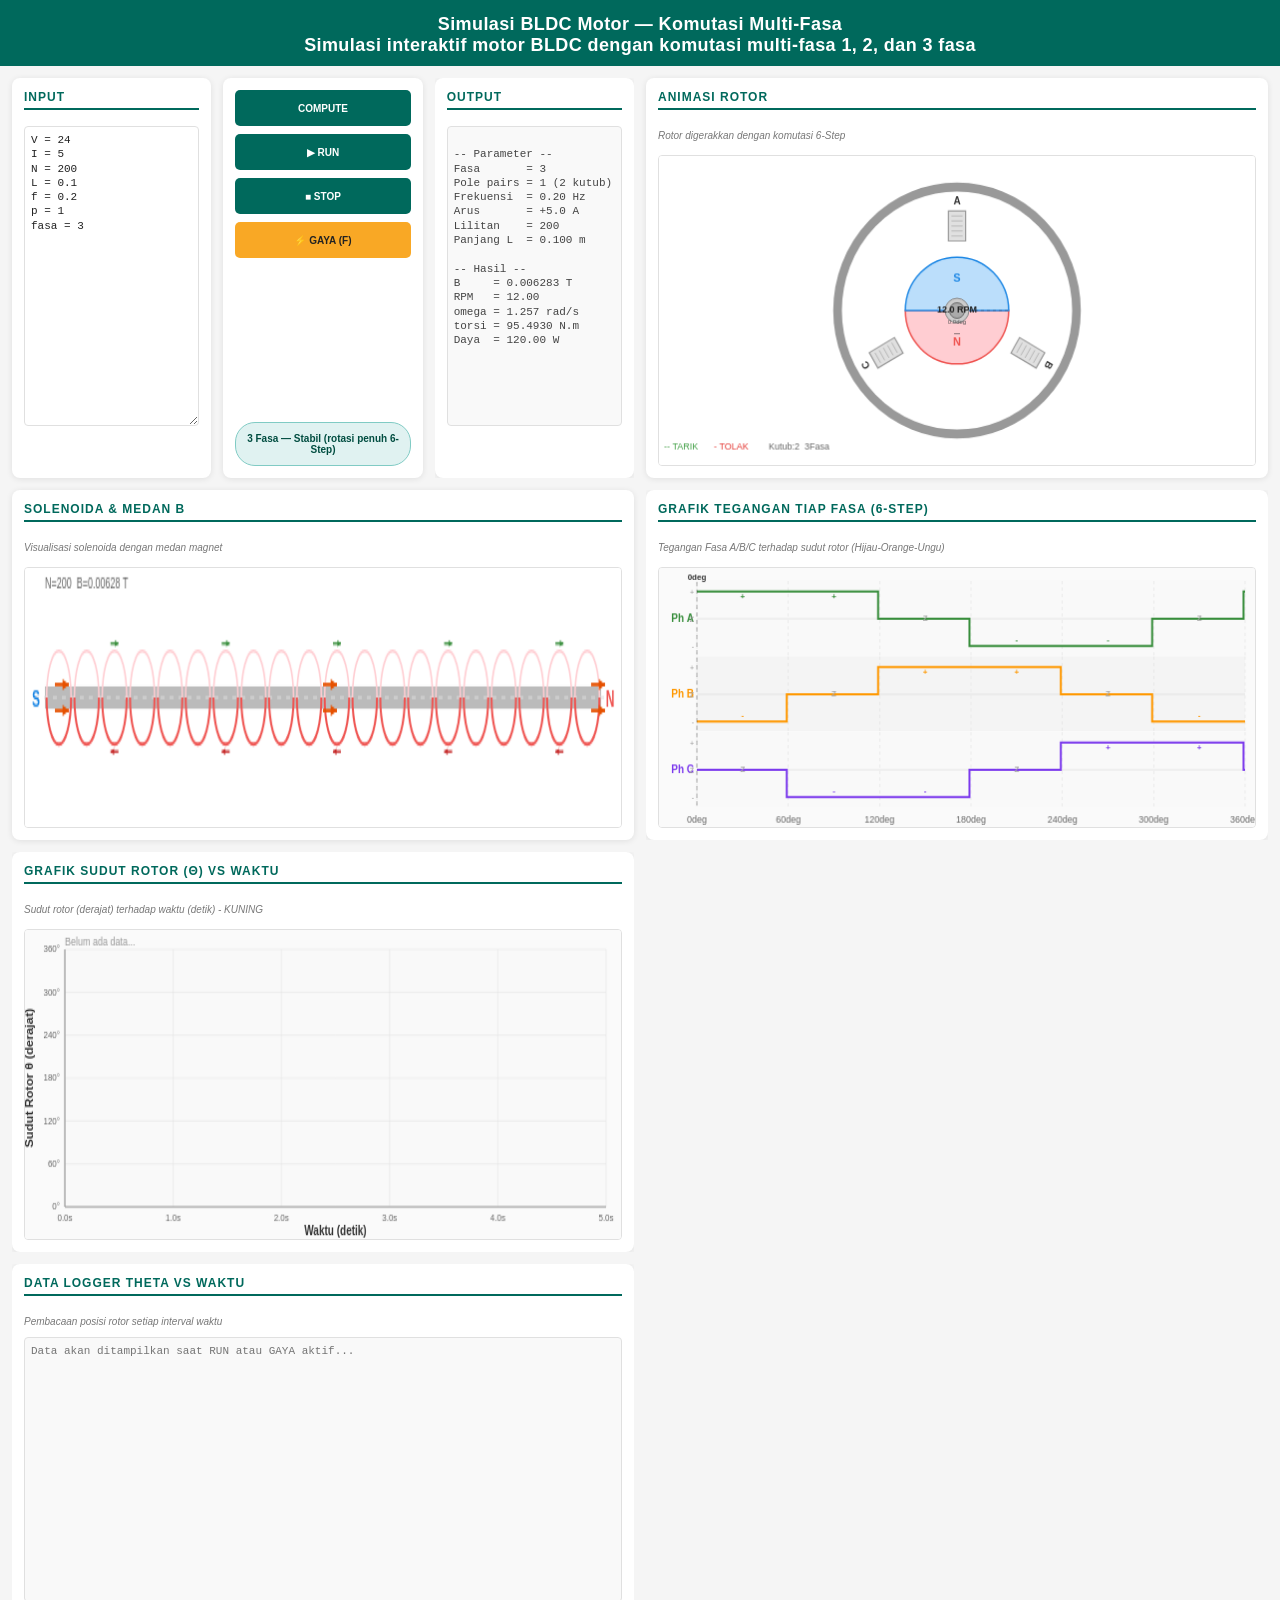
==== commit dc23934c: "Update finalproject.html" ====
--- a/docs/finalproject.html
+++ b/docs/finalproject.html
@@ -5,8 +5,7 @@
     <meta charset="UTF-8">
     <meta name="viewport" content="width=device-width, initial-scale=1.0">
     <meta name="description" content="Simulasi Motor BLDC dengan Komutasi Multi-Fasa">
-    <meta name="theme-color" content="#1565c0">
-    <meta name="mobile-web-app-capable" content="yes">
+    <meta name="theme-color" content="#ffffff">
     <meta name="apple-mobile-web-app-status-bar-style" content="black-translucent">
     <meta name="apple-mobile-web-app-title" content="BLDC Motor">
     
@@ -23,6 +22,9 @@
 <body>
     <h1 style="text-align:center; font-size:18px;">
         Simulasi BLDC Motor — Komutasi Multi-Fasa
+        <div class="subtitle">
+              Simulasi interaktif motor BLDC dengan komutasi multi-fasa 1, 2, dan 3 fasa
+        </div>
     </h1>
 
     <!-- Container utama dengan 3 kolom besar -->
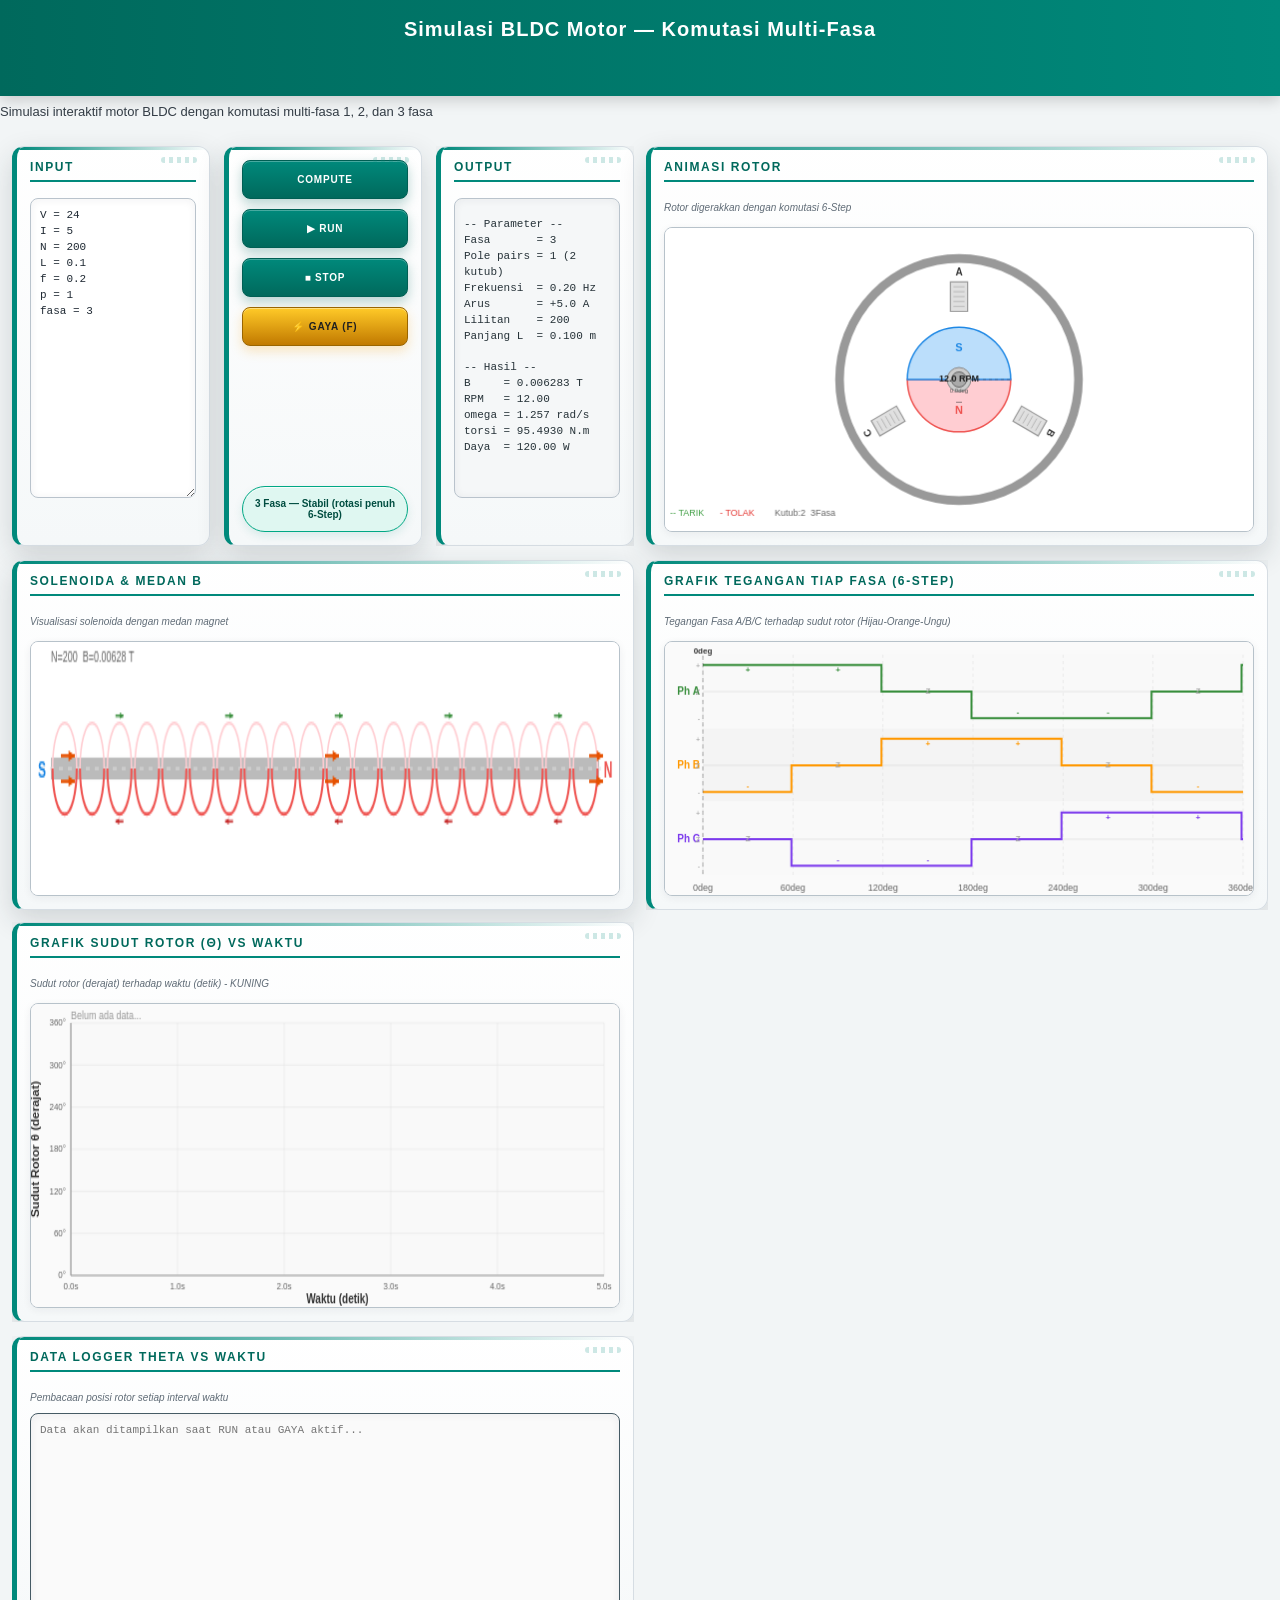
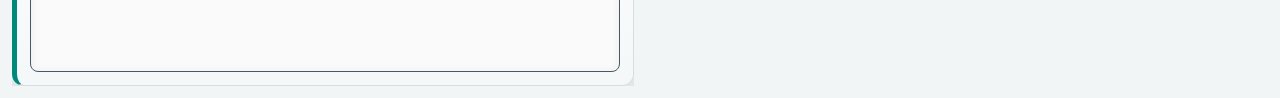
==== commit 396054e6: "Update finalproject.html" ====
--- a/docs/finalproject.html
+++ b/docs/finalproject.html
@@ -20,12 +20,12 @@
 </head>
 
 <body>
-    <h1 style="text-align:center; font-size:18px;">
-        Simulasi BLDC Motor — Komutasi Multi-Fasa
-        <div class="subtitle">
-              Simulasi interaktif motor BLDC dengan komutasi multi-fasa 1, 2, dan 3 fasa
-        </div>
-    </h1>
+    <div class="header-title">
+    <h1>Simulasi BLDC Motor — Komutasi Multi-Fasa</h1>
+    <div class="subtitle">
+        Simulasi interaktif motor BLDC dengan komutasi multi-fasa 1, 2, dan 3 fasa
+    </div>
+    </div>
 
     <!-- Container utama dengan 3 kolom besar -->
     <div id="container" class="main-container">
--- a/docs/stylefinalproject.css
+++ b/docs/stylefinalproject.css
@@ -1,6 +1,4 @@
-/* ═══════════════════════════════════════════════════════════════════
-   RESET & BASE
-═══════════════════════════════════════════════════════════════════ */
+/* Base */
 *, *::before, *::after {
     box-sizing: border-box;
     margin: 0;
@@ -8,68 +6,86 @@
 }
 
 :root {
-    --box-bg:      #ffffff;
-    --border:      #e0e0e0;
-    --text:        #222222;
-
-    /* UI color: tidak memakai merah/biru */
-    --accent:      #00695c;
-    --accent-dark: #004d40;
-
-    /* tombol khusus */
-    --warning:      #f9a825;
-    --warning-dark: #f57f17;
+    --bg-main: #eef2f3;
+    --bg-panel: #ffffff;
+    --bg-soft: #f7f9fa;
+
+    --border: #d6dde3;
+    --border-strong: #9aa7b2;
+
+    --text: #1f2933;
+    --text-soft: #5f6b76;
+
+    /* UI accent: tidak merah/biru */
+    --accent: #00897b;
+    --accent-dark: #00695c;
+    --accent-light: #d9f3ef;
+
+    --warning: #f9a825;
+    --warning-dark: #c17900;
+
+    --shadow-soft: 0 6px 18px rgba(31, 41, 51, 0.12);
+    --shadow-panel: 0 10px 28px rgba(31, 41, 51, 0.16);
 }
 
 body {
     font-family: 'Segoe UI', Tahoma, Geneva, Verdana, sans-serif;
-    font-size:   13px;
-    background:  #f5f5f5;
-    color:       var(--text);
-    min-height:  100vh;
-}
+    font-size: 13px;
+    background: #f2f5f6;
+    color: var(--text);
+    min-height: 100vh;
+}
+
+.subtitle{
+    margin-top:8px;
+    font-size:13px;
+    font-weight:400;
+    opacity:.9;
+}
+
+/* HEADER */
 
 h1 {
-    background:  var(--accent);
-    color:       #ffffff;
-    padding:     14px 12px 10px;
-    font-size:   18px;
-    font-weight: 700;
-    letter-spacing: 0.4px;
+    background: linear-gradient(90deg, #00695c, #00897b);
+    color: #ffffff;
+    padding: 18px 12px 55px;
+    font-size: 20px;
+    font-weight: 800;
+    letter-spacing: 1px;
     text-align: center;
-}
-
-h2 {
+    box-shadow: 0 4px 14px rgba(0,0,0,0.18);
+}
+
+h2, h3 {
     font-size: 12px !important;
-    font-weight: 700;
+    font-weight: 800;
     text-transform: uppercase;
-    letter-spacing: 1px;
-    color: var(--accent);
+    letter-spacing: 1.6px;
+    color: var(--accent-dark);
     margin: 0 0 8px 0 !important;
-    padding-bottom: 4px;
+    padding-bottom: 6px;
     border-bottom: 2px solid var(--accent);
 }
 
-h3 {
-    font-size: 12px;
-    font-weight: 700;
-    text-transform: uppercase;
-    letter-spacing: 1px;
-    color: var(--accent);
-    margin-bottom: 8px;
-    padding-bottom: 4px;
-    border-bottom: 2px solid var(--accent);
-}
-
-/* ═══════════════════════════════════════════════════════════════════
-   MAIN CONTAINER
-═══════════════════════════════════════════════════════════════════ */
+/*   MAIN LAYOUT */
+
 #container.main-container {
     display: grid;
     grid-template-columns: 1fr 1fr 1fr;
-    gap: 14px;
-    padding: 14px;
+    gap: 16px;
+
+    padding-left: 16px;
+    padding-right: 16px;
+    padding-bottom: 16px;
+    padding-top: 0;
+
+    margin-top: 15px;   /* sebelumnya -50px */
+
     min-height: calc(100vh - 80px);
+
+    position: relative;
+    z-index: 5;
+
     align-items: stretch;
 }
 
@@ -77,28 +93,26 @@
     display: flex;
     flex-direction: column;
     height: 100%;
-    gap: 12px;
+    gap: 14px;
     background: transparent;
 }
 
-/* ═══════════════════════════════════════════════════════════════════
-   KOLOM 1
-═══════════════════════════════════════════════════════════════════ */
 #col-1-main-container {
     display: flex;
     flex-direction: column;
-    gap: 12px;
+    gap: 14px;
     height: 100%;
 }
 
 .row-1-horizontal {
     display: grid;
     grid-template-columns: 1fr 1fr 1fr;
-    gap: 12px;
+    gap: 14px;
     height: auto;
 }
 
-#input-section {
+#input-section,
+#output-section {
     width: 100%;
     height: 400px;
 }
@@ -109,8 +123,6 @@
 }
 
 #output-section {
-    width: 100%;
-    height: 400px;
     overflow: hidden;
 }
 
@@ -119,61 +131,84 @@
     height: 250px;
 }
 
-/* ═══════════════════════════════════════════════════════════════════
-   KOLOM 2
-═══════════════════════════════════════════════════════════════════ */
 #canvas-2-section {
     flex: 0 0 400px;
     height: 100px;
 }
 
-#grafik-tegangan-section {
+#grafik-tegangan-section,
+#data-logger-section {
     flex: 0 0 350px;
     min-height: 200px;
     overflow: hidden;
 }
 
-/* ═══════════════════════════════════════════════════════════════════
-   KOLOM 3
-═══════════════════════════════════════════════════════════════════ */
 #grafik-theta-section {
     flex: 0 0 400px;
     min-height: 200px;
     overflow: hidden;
 }
 
-#data-logger-section {
-    flex: 0 0 350px;
-    min-height: 200px;
-    overflow: hidden;
-}
-
-/* ═══════════════════════════════════════════════════════════════════
-   PANEL BOX
-═══════════════════════════════════════════════════════════════════ */
+
+/* PANEL BOX*/
+
 .panel-box {
     display: flex;
     flex-direction: column;
     gap: 8px;
-    background: var(--box-bg);
-    border-radius: 8px;
-    padding: 12px;
-    box-shadow: 0 1px 6px rgba(0,0,0,0.09);
+    background:
+        linear-gradient(180deg, rgba(255,255,255,0.98), rgba(245,248,249,0.98));
+    border: 1px solid var(--border);
+    border-left: 5px solid var(--accent);
+    border-radius: 12px;
+    padding: 13px;
+    box-shadow: var(--shadow-panel);
     overflow: hidden;
     flex: 1;
+    position: relative;
+}
+
+.panel-box::before {
+    content: "";
+    position: absolute;
+    top: 0;
+    left: 0;
+    right: 0;
+    height: 3px;
+    background: linear-gradient(90deg, var(--accent), transparent);
+}
+
+.panel-box::after {
+    content: "";
+    position: absolute;
+    top: 10px;
+    right: 12px;
+    width: 36px;
+    height: 6px;
+    border-radius: 99px;
+    background: repeating-linear-gradient(
+        90deg,
+        rgba(0, 137, 123, 0.28) 0,
+        rgba(0, 137, 123, 0.28) 4px,
+        transparent 4px,
+        transparent 8px
+    );
+    opacity: 0.7;
 }
 
 .ket {
     font-size: 10px;
-    color: #777;
+    color: var(--text-soft);
     font-style: italic;
     margin: 4px 0 2px;
 }
 
-/* ═══════════════════════════════════════════════════════════════════
-   INPUT SECTION
-═══════════════════════════════════════════════════════════════════ */
-#input-box {
+
+/*    INPUT / OUTPUT / TEXTAREA*/
+
+#input-box,
+#output-box,
+#button-badge-box {
     width: 100%;
     height: 100%;
     min-height: 200px;
@@ -182,101 +217,129 @@
     gap: 8px;
 }
 
-#text-input {
+#text-input,
+#text-output,
+textarea {
     width: 100%;
     height: 100%;
     min-height: 140px;
     max-height: 300px;
     font-family: 'Courier New', monospace !important;
     font-size: 11px !important;
-    line-height: 1.3;
-    border: 1px solid var(--border) !important;
-    border-radius: 4px;
-    padding: 6px !important;
-    background: #fff;
+    line-height: 1.45;
+    border: 1px solid #b9c3cc !important;
+    border-radius: 8px;
+    padding: 9px !important;
+    background: #ffffff;
     color: var(--text);
     outline: none;
-    resize: vertical;
     overflow-y: auto;
     flex: 1;
-}
-
-#text-input:focus {
+    box-shadow: inset 0 1px 8px rgba(31, 41, 51, 0.06);
+}
+
+#text-input {
+    resize: vertical;
+}
+
+#text-output,
+textarea[readonly] {
+    background: #f5f7f8;
+    color: #263238;
+    resize: none;
+    cursor: default;
+}
+
+#text-input:focus,
+#text-output:focus,
+textarea:focus {
     border-color: var(--accent) !important;
-    box-shadow: 0 0 4px rgba(0, 105, 92, 0.2);
-}
-
-/* ═══════════════════════════════════════════════════════════════════
-   BUTTON & BADGE SECTION
-═══════════════════════════════════════════════════════════════════ */
-#button-badge-box {
-    width: 100%;
-    height: 100%;
-    min-height: 200px;
-    display: flex;
-    flex-direction: column;
-    gap: 8px;
-}
+    box-shadow:
+        0 0 0 3px rgba(0, 137, 123, 0.16),
+        inset 0 1px 8px rgba(31, 41, 51, 0.06);
+}
+
+
+/* BUTTONS  */
 
 #button-container {
     display: flex !important;
     flex-direction: column;
-    gap: 8px;
+    gap: 10px;
     width: 100%;
     flex: 1;
 }
 
 #button-container button {
     width: 100%;
-    height: 36px;
-    background: var(--accent);
+    height: 39px;
+    background: linear-gradient(180deg, var(--accent), var(--accent-dark));
     color: #ffffff;
-    border: none;
-    border-radius: 5px;
+    border: 1px solid #005f54;
+    border-radius: 8px;
     padding: 8px 10px !important;
     font-size: 10px;
-    font-weight: 700;
+    font-weight: 800;
+    letter-spacing: 0.8px;
     cursor: pointer;
-    transition: background 0.15s, transform 0.1s;
     text-align: center;
+    text-transform: uppercase;
+    box-shadow:
+        inset 0 1px 0 rgba(255,255,255,0.28),
+        0 5px 12px rgba(0, 105, 92, 0.28);
+    transition: transform 0.1s, filter 0.15s, box-shadow 0.15s;
 }
 
 #button-container button:hover {
-    background: var(--accent-dark);
+    filter: brightness(1.08);
+    box-shadow:
+        inset 0 1px 0 rgba(255,255,255,0.28),
+        0 7px 16px rgba(0, 105, 92, 0.34);
 }
 
 #button-container button:active {
-    transform: scale(0.97);
-}
-
-/* Tombol GAYA tidak memakai merah/biru */
+    transform: translateY(1px) scale(0.98);
+}
+
+/* Tombol GAYA: amber, bukan merah/biru */
 #btn-gaya {
-    background: var(--warning) !important;
-    color: #222222 !important;
+    background: linear-gradient(180deg, #ffca28, var(--warning-dark)) !important;
+    color: #1f1f1f !important;
+    border-color: #9a6500 !important;
+    box-shadow:
+        inset 0 1px 0 rgba(255,255,255,0.4),
+        0 5px 12px rgba(249, 168, 37, 0.28) !important;
 }
 
 #btn-gaya:hover {
-    background: var(--warning-dark) !important;
-    color: #ffffff !important;
+    filter: brightness(1.06);
 }
 
 #btn-gaya.aktif {
-    background: #ffb300 !important;
-    color: #222222 !important;
-    box-shadow: 0 0 6px rgba(249, 168, 37, 0.8);
-}
-
-/* Badge status tidak memakai merah/biru */
+    background: linear-gradient(180deg, #ffd54f, #f9a825) !important;
+    color: #1f1f1f !important;
+    box-shadow:
+        0 0 10px rgba(249, 168, 37, 0.65),
+        inset 0 1px 0 rgba(255,255,255,0.35) !important;
+}
+
+
+
+/*    STATUS BADGE */
+
 .sbadge {
     width: 100%;
-    padding: 10px 10px;
+    padding: 11px 10px;
     text-align: center;
     font-size: 10px;
-    font-weight: 600;
-    border-radius: 20px;
+    font-weight: 800;
+    border-radius: 999px;
     background: #e0f2f1;
     color: #004d40;
     border: 1px solid #80cbc4;
+    box-shadow:
+        inset 0 1px 0 rgba(255,255,255,0.8),
+        0 4px 10px rgba(0, 137, 123, 0.12);
 }
 
 .sbadge.s0 {
@@ -292,51 +355,15 @@
 }
 
 .sbadge.s2 {
-    background: #e0f2f1;
+    background: #dff7f1;
     color: #004d40;
-    border-color: #80cbc4;
-}
-
-/* ═══════════════════════════════════════════════════════════════════
-   OUTPUT SECTION
-═══════════════════════════════════════════════════════════════════ */
-#output-box {
-    width: 100%;
-    height: 100%;
-    min-height: 200px;
-    display: flex;
-    flex-direction: column;
-    gap: 8px;
-    overflow: hidden;
-}
-
-#text-output {
-    width: 100%;
-    height: 100%;
-    min-height: 140px;
-    max-height: 300px;
-    font-family: 'Courier New', monospace !important;
-    font-size: 11px !important;
-    line-height: 1.3;
-    border: 1px solid var(--border) !important;
-    border-radius: 4px;
-    padding: 6px !important;
-    background: #f9f9f9;
-    color: #444;
-    outline: none;
-    resize: none;
-    overflow-y: auto;
-    flex: 1;
-}
-
-#text-output:focus {
-    border-color: var(--accent) !important;
-    box-shadow: 0 0 4px rgba(0, 105, 92, 0.2);
-}
-
-/* ═══════════════════════════════════════════════════════════════════
-   CANVAS STYLING
-═══════════════════════════════════════════════════════════════════ */
+    border-color: #00a884;
+}
+
+
+
+/*    CANVAS BOX */
+
 #canvas-1-box,
 #canvas-2-box,
 #grafik-tegangan-box,
@@ -355,66 +382,48 @@
     display: block;
     width: 100% !important;
     height: 100% !important;
-    border: 1px solid var(--border);
-    border-radius: 4px;
-    background: #fff;
+    border: 1px solid #b7c2ca;
+    border-radius: 8px;
+    background: #ffffff;
     margin-top: 4px;
     flex: 1;
-}
-
-/* ═══════════════════════════════════════════════════════════════════
-   TEXTAREA DATA LOGGER
-═══════════════════════════════════════════════════════════════════ */
-textarea {
-    width: 100%;
-    height: 100%;
-    min-height: 150px;
-    font-family: 'Courier New', monospace !important;
-    font-size: 11px !important;
-    line-height: 1.3;
-    border: 1px solid var(--border) !important;
-    border-radius: 4px;
-    padding: 6px !important;
-    background: #fff;
-    color: var(--text);
-    outline: none;
-    resize: none;
-    overflow-y: auto;
-    flex: 1;
-}
-
-textarea:focus {
-    border-color: var(--accent) !important;
-    box-shadow: 0 0 4px rgba(0, 105, 92, 0.2);
-}
-
-textarea[readonly] {
-    background: #f9f9f9;
-    color: #444;
-    cursor: default;
-}
-
-/* ═══════════════════════════════════════════════════════════════════
-   PWA INSTALL PROMPT
-═══════════════════════════════════════════════════════════════════ */
+    box-shadow:
+        inset 0 0 12px rgba(31, 41, 51, 0.06),
+        0 2px 8px rgba(31, 41, 51, 0.06);
+}
+
+
+/*    DATA LOGGER */
+
+#data-logger {
+    background: #fafafa !important;
+    color: #d7fff5 !important;
+    border-color: #455a64 !important;
+}
+
+
+/*   PWA INSTALL PROMPT */
+
 #install-prompt {
-    background: var(--accent) !important;
+    background: linear-gradient(180deg, #ffffff, #eef4f3) !important;
+    color: var(--text) !important;
+    border: 1px solid var(--accent);
+    box-shadow: var(--shadow-panel) !important;
+}
+
+#install-btn {
+    background: linear-gradient(180deg, var(--accent), var(--accent-dark)) !important;
     color: #ffffff !important;
 }
 
-#install-btn {
-    background: #ffffff !important;
-    color: var(--accent) !important;
-}
-
 #cancel-install {
-    background: rgba(255,255,255,0.25) !important;
-    color: #ffffff !important;
-}
-
-/* ═══════════════════════════════════════════════════════════════════
-   RESPONSIVE — TABLET & MOBILE
-═══════════════════════════════════════════════════════════════════ */
+    background: rgba(0, 137, 123, 0.12) !important;
+    color: var(--accent-dark) !important;
+}
+
+
+/*    RESPONSIVE═ */
+
 @media (max-width: 1400px) {
     #container.main-container {
         grid-template-columns: 1fr 1fr;
@@ -446,10 +455,7 @@
         grid-template-columns: 1fr;
     }
 
-    #text-input {
-        min-height: 100px;
-    }
-
+    #text-input,
     #text-output {
         min-height: 100px;
     }
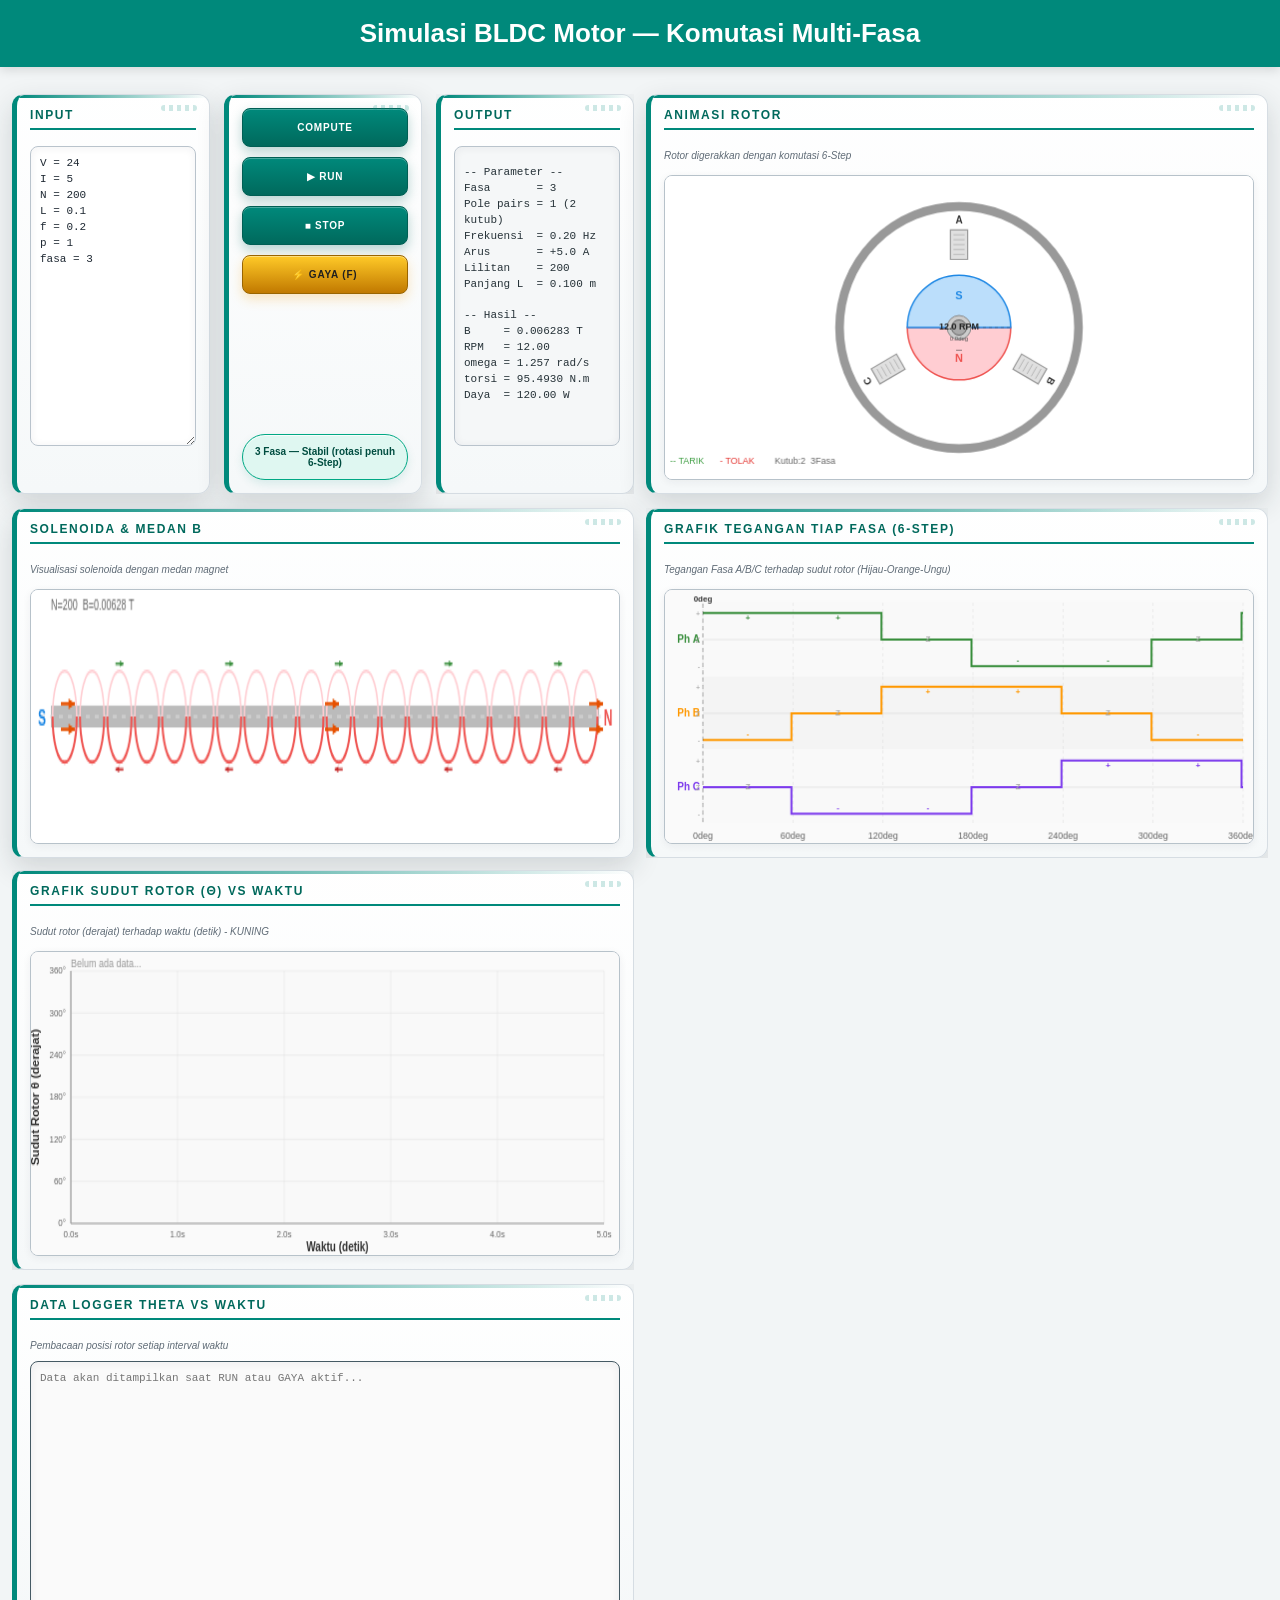
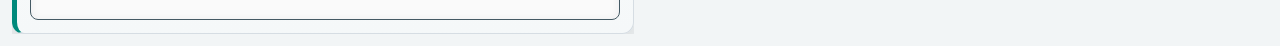
==== commit 050c8aab: "Update finalproject.html" ====
--- a/docs/finalproject.html
+++ b/docs/finalproject.html
@@ -22,9 +22,6 @@
 <body>
     <div class="header-title">
     <h1>Simulasi BLDC Motor — Komutasi Multi-Fasa</h1>
-    <div class="subtitle">
-        Simulasi interaktif motor BLDC dengan komutasi multi-fasa 1, 2, dan 3 fasa
-    </div>
     </div>
 
     <!-- Container utama dengan 3 kolom besar -->
--- a/docs/stylefinalproject.css
+++ b/docs/stylefinalproject.css
@@ -36,24 +36,37 @@
     min-height: 100vh;
 }
 
-.subtitle{
+/* HEADER */
+
+h1{
+    background:#00897b !important;
+    color:white;
+
+    text-align:center;
+
+    padding:18px 0;
+
+    margin:0;
+
+    box-shadow:0 3px 10px rgba(0,0,0,.12);
+
+    border:none;
+}
+
+h1 .subtitle{
+    display:block;
+
     margin-top:8px;
-    font-size:13px;
-    font-weight:400;
-    opacity:.9;
-}
-
-/* HEADER */
-
-h1 {
-    background: linear-gradient(90deg, #00695c, #00897b);
-    color: #ffffff;
-    padding: 18px 12px 55px;
-    font-size: 20px;
-    font-weight: 800;
-    letter-spacing: 1px;
-    text-align: center;
-    box-shadow: 0 4px 14px rgba(0,0,0,0.18);
+
+    font-size:13px !important;
+    font-weight:400 !important;
+
+    background:transparent !important;
+
+    border:none !important;
+    box-shadow:none !important;
+
+    opacity:.92;
 }
 
 h2, h3 {
